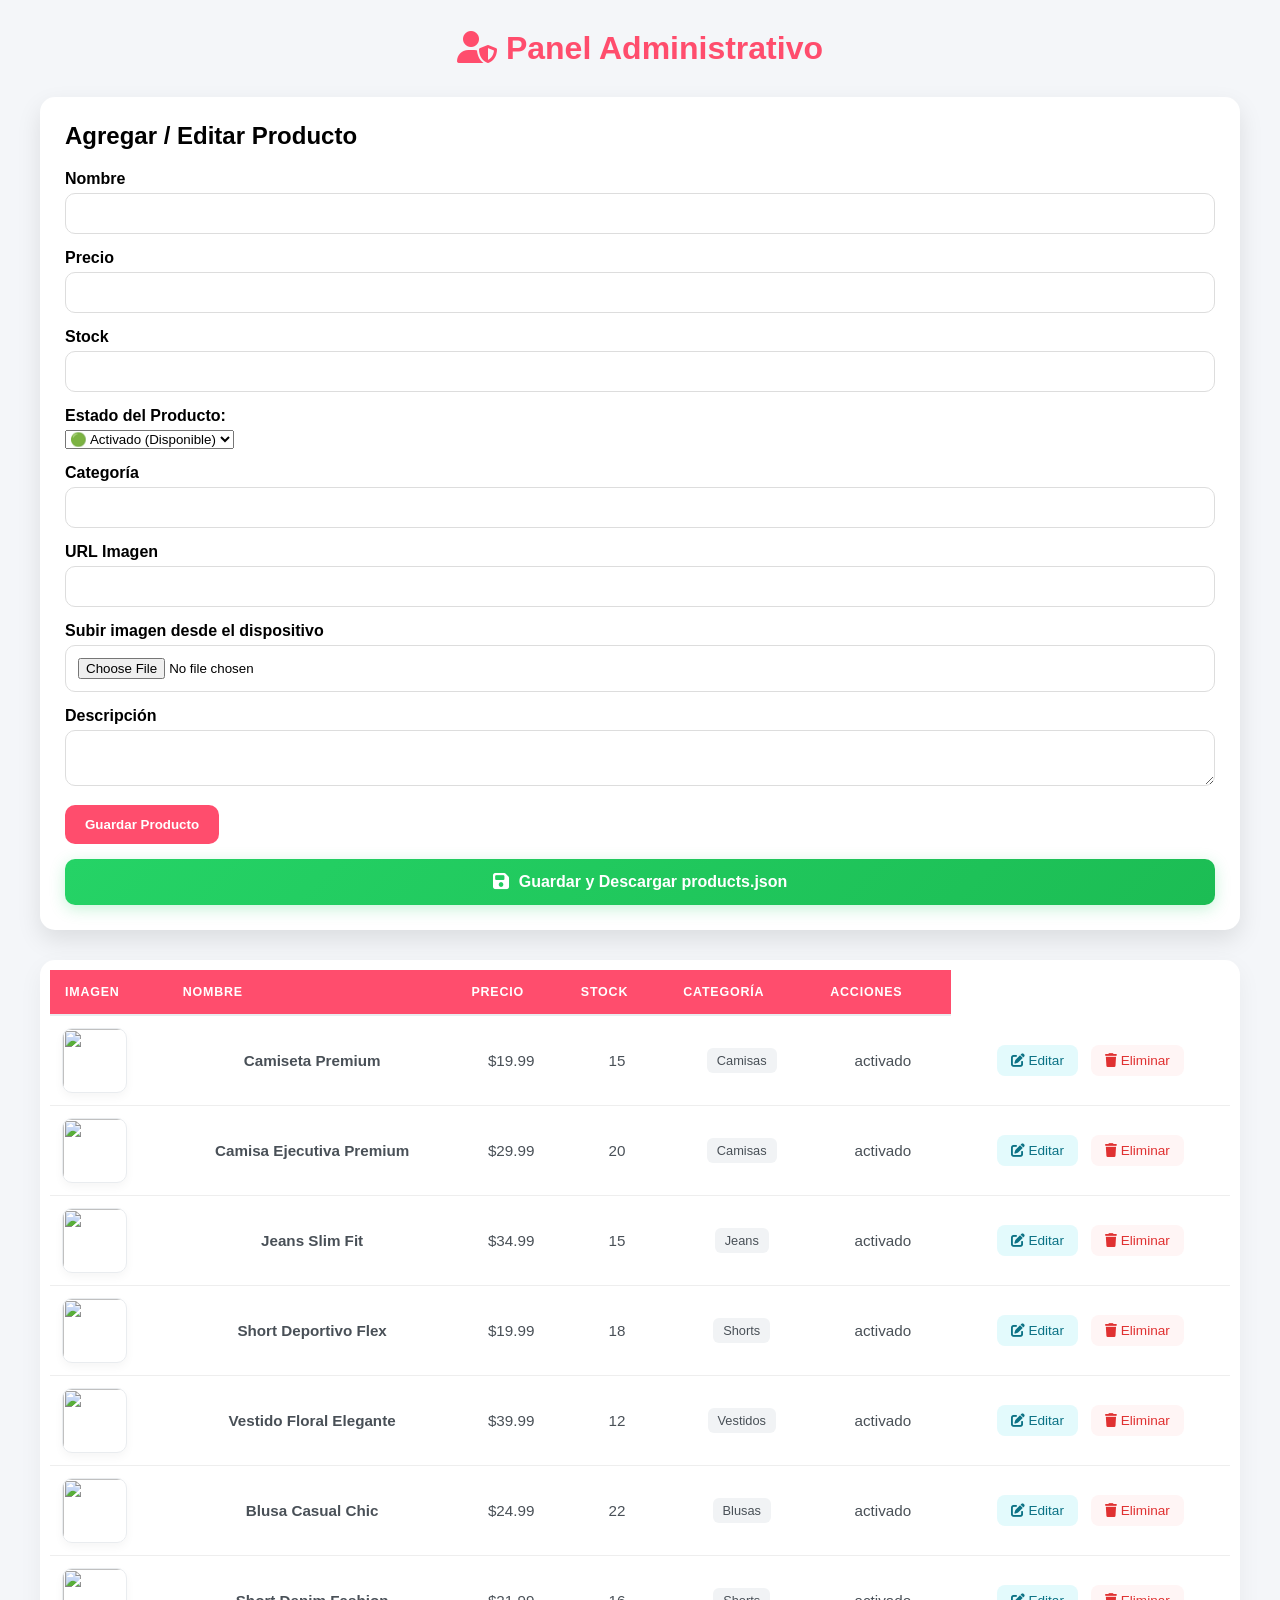
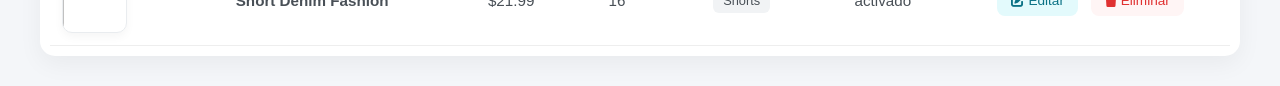
==== admin.html @ cade3ce7 "Add files via upload" ====
<!DOCTYPE html>
<html lang="es">
<head>

<meta charset="UTF-8">
<meta name="viewport" content="width=device-width, initial-scale=1.0">

<title>Panel Administrativo - ESCOBAR FASHION</title>

<link rel="stylesheet" href="https://cdnjs.cloudflare.com/ajax/libs/font-awesome/6.5.2/css/all.min.css">

<style>

*{
margin:0;
padding:0;
box-sizing:border-box;
font-family:'Poppins',sans-serif;
}

body{
background:#f4f6f9;
padding:30px;
}

h1{
text-align:center;
margin-bottom:30px;
color:#ff4d6d;
}

.admin-container{
max-width:1200px;
margin:auto;
}

.form-box{
background:white;
padding:25px;
border-radius:15px;
box-shadow:0 10px 25px rgba(0,0,0,.1);
margin-bottom:30px;
}

.form-box h2{
margin-bottom:20px;
}

.server-note{
background:#fff7d6;
border:1px solid #f1cf6b;
border-radius:10px;
color:#6b5200;
font-size:14px;
line-height:1.5;
margin-bottom:20px;
padding:12px 14px;
}

.form-group{
margin-bottom:15px;
}

.form-group label{
display:block;
margin-bottom:5px;
font-weight:600;
}

.form-group input,
.form-group textarea{
width:100%;
padding:12px;
border:1px solid #ddd;
border-radius:10px;
}

button{
padding:12px 20px;
border:none;
background:#ff4d6d;
color:white;
border-radius:10px;
cursor:pointer;
font-weight:600;
}

button:hover{
background:#ff3355;
}

.table-container{
background:white;
padding:20px;
border-radius:15px;
box-shadow:0 10px 25px rgba(0,0,0,.1);
overflow:auto;
}

table{
width:100%;
border-collapse:collapse;
}

table th{
background:#ff4d6d;
color:white;
padding:15px;
}

table td{
padding:12px;
border-bottom:1px solid #eee;
text-align:center;
}

.product-img{
width:70px;
height:70px;
object-fit:cover;
border-radius:10px;
}

.image-preview{
display:none;
width:140px;
height:140px;
object-fit:cover;
border-radius:10px;
margin-top:12px;
border:1px solid #eee;
}

.edit-btn{
background:#007bff;
margin-right:5px;
}

.delete-btn{
background:red;
}

.actions{
display:flex;
justify-content:center;
gap:5px;
}

@media(max-width:768px){

.actions{
flex-direction:column;
}

}

/* ===================================================
   ESTILO MODERNO PARA EL BOTÓN DE DESCARGA JSON
   =================================================== */
.btn-download-json {
    display: inline-flex;
    align-items: center;
    justify-content: center;
    gap: 10px; /* Espacio perfecto entre el icono y el texto */
    width: 100%;
    margin-top: 15px;
    padding: 14px 20px;
    background: linear-gradient(135deg, #25D366 0%, #1cbd54 100%); /* Degradado verde tecnológico */
    color: white;
    font-size: 1rem;
    font-weight: 600;
    border: none;
    border-radius: 10px; /* Bordes redondeados sutiles */
    cursor: pointer;
    box-shadow: 0 4px 15px rgba(37, 211, 102, 0.25);
    transition: all 0.3s ease; /* Transición suave para todos los efectos */
}

/* Efecto al pasar el mouse por encima (Hover) */
.btn-download-json:hover {
    background: linear-gradient(135deg, #1cbd54 0%, #169c43 100%);
    box-shadow: 0 6px 20px rgba(37, 211, 102, 0.4);
    transform: translateY(-2px); /* El botón se eleva sutilmente dando efecto 3D */
}

/* Efecto al hacer clic (Active) */
.btn-download-json:active {
    transform: translateY(1px); /* El botón baja simulando una pulsación mecánica */
    box-shadow: 0 3px 10px rgba(37, 211, 102, 0.2);
}

/* Animación sutil para el icono de guardado */
.btn-download-json i {
    font-size: 1.15rem;
    transition: transform 0.3s ease;
}

/* El icono crece levemente cuando pasas el cursor por el botón */
.btn-download-json:hover i {
    transform: scale(1.12);
}

/* ===================================================
   DISEÑO MODERNO PARA LA TABLA DE PRODUCTOS
   =================================================== */

/* Contenedor adaptativo para que no se corte en pantallas pequeñas */
.table-responsive {
    width: 100%;
    overflow-x: auto;
    margin-top: 25px;
    background: #ffffff;
    border-radius: 15px;
    box-shadow: 0 8px 25px rgba(0, 0, 0, 0.05);
    padding: 10px;
}

/* Estructura general de la tabla */
table {
    width: 100%;
    border-collapse: collapse;
    text-align: left;
    font-size: 0.95rem;
}

/* Encabezados de la tabla (Th) */
th {
    background-color: #f8f9fa;
    color: #495057;
    font-weight: 600;
    text-transform: uppercase;
    font-size: 0.78rem;
    letter-spacing: 0.8px;
    padding: 16px;
    border-bottom: 2px solid #e9ecef;
}

/* Celdas de contenido (Td) */
td {
    padding: 16px;
    color: #495057;
    border-bottom: 1px solid #f1f3f5;
    vertical-align: middle; /* Alinea horizontalmente el texto con la imagen */
}

/* Efecto hover al pasar por cada fila */
tr {
    transition: background-color 0.2s ease;
}

tr:hover {
    background-color: #f8f9fa;
}

/* --- CONTROL Y UNIFORMIDAD DE IMÁGENES --- */
table img {
    width: 65px;
    height: 65px;
    object-fit: cover; /* Evita que la imagen se estire o se deforme */
    object-position: center;
    border-radius: 10px; /* Bordes redondeados modernos */
    border: 1px solid #e9ecef;
    box-shadow: 0 4px 10px rgba(0, 0, 0, 0.04);
    display: block;
    transition: transform 0.2s ease;
}

/* Efecto sutil al pasar el cursor sobre la foto del producto */
table img:hover {
    transform: scale(1.06);
}

/* Estilo para las etiquetas de categorías (Badges) */
.badge {
    display: inline-block;
    padding: 5px 10px;
    background-color: #f1f3f5;
    color: #495057;
    border-radius: 6px;
    font-size: 0.8rem;
    font-weight: 500;
    text-transform: capitalize;
}

/* --- BOTONES DE ACCIÓN (Editar / Eliminar) --- */
.actions {
    display: flex;
    gap: 8px;
}

.actions button {
    padding: 8px 14px;
    font-size: 0.85rem;
    font-weight: 500;
    border: none;
    border-radius: 8px;
    cursor: pointer;
    transition: all 0.2s ease;
}

/* Botón Editar */
.edit-btn {
    background-color: #e3fafc;
    color: #0b7285;
}

.edit-btn:hover {
    background-color: #c5f6fa;
    color: #0c8599;
}

/* Botón Eliminar */
.delete-btn {
    background-color: #fff5f5;
    color: #e03131;
}

.delete-btn:hover {
    background-color: #ffe3e3;
    color: #c92a2a;
}

</style>

</head>

<body>

<div class="admin-container">

<h1>
<i class="fas fa-user-shield"></i>
Panel Administrativo
</h1>

<div class="form-box">

<h2>Agregar / Editar Producto</h2>



<input type="hidden" id="productId">

<div class="form-group">
<label>Nombre</label>
<input type="text" id="name">
</div>

<div class="form-group">
<label>Precio</label>
<input type="number" id="price">
</div>

<div class="form-group">
<label>Stock</label>
<input type="number" id="stock">
</div>


<div class="form-group">
    <label for="status">Estado del Producto:</label>
    <select id="status">
        <option value="activado">🟢 Activado (Disponible)</option>
        <option value="agotado">🟡 Agotado (Sin Stock)</option>
        <option value="desactivado">🔴 Desactivado (Oculto)</option>
    </select>
</div>


<div class="form-group">
<label>Categoría</label>
<input type="text" id="category">
</div>

<div class="form-group">
<label>URL Imagen</label>
<input type="text" id="image">
</div>

<div class="form-group">
<label>Subir imagen desde el dispositivo</label>
<input type="file" id="imageFile" accept="image/*">
<img id="imagePreview" class="image-preview" alt="Vista previa">
</div>

<div class="form-group">
<label>Descripción</label>
<textarea id="description"></textarea>
</div>

<button onclick="saveProduct()">
Guardar Producto

<button class="btn-download-json" onclick="downloadJsonFile()">
    <i class="fas fa-save"></i> Guardar y Descargar products.json

</button>

</div>

<div class="table-responsive">
    <table>
        <thead>
            <tr>
                <th>Imagen</th>
                <th>Nombre</th>
                <th>Precio</th>
                <th>Stock</th>
                <th>Categoría</th>
                <th>Acciones</th>
            </tr>
        </thead>
        <tbody id="tableProducts">
            </tbody>
    </table>
</div>
<thead>



<tbody id="tableProducts">

</tbody>

</table>

</div>

</div>

<script src="admin.js"></script>

</body>
</html>
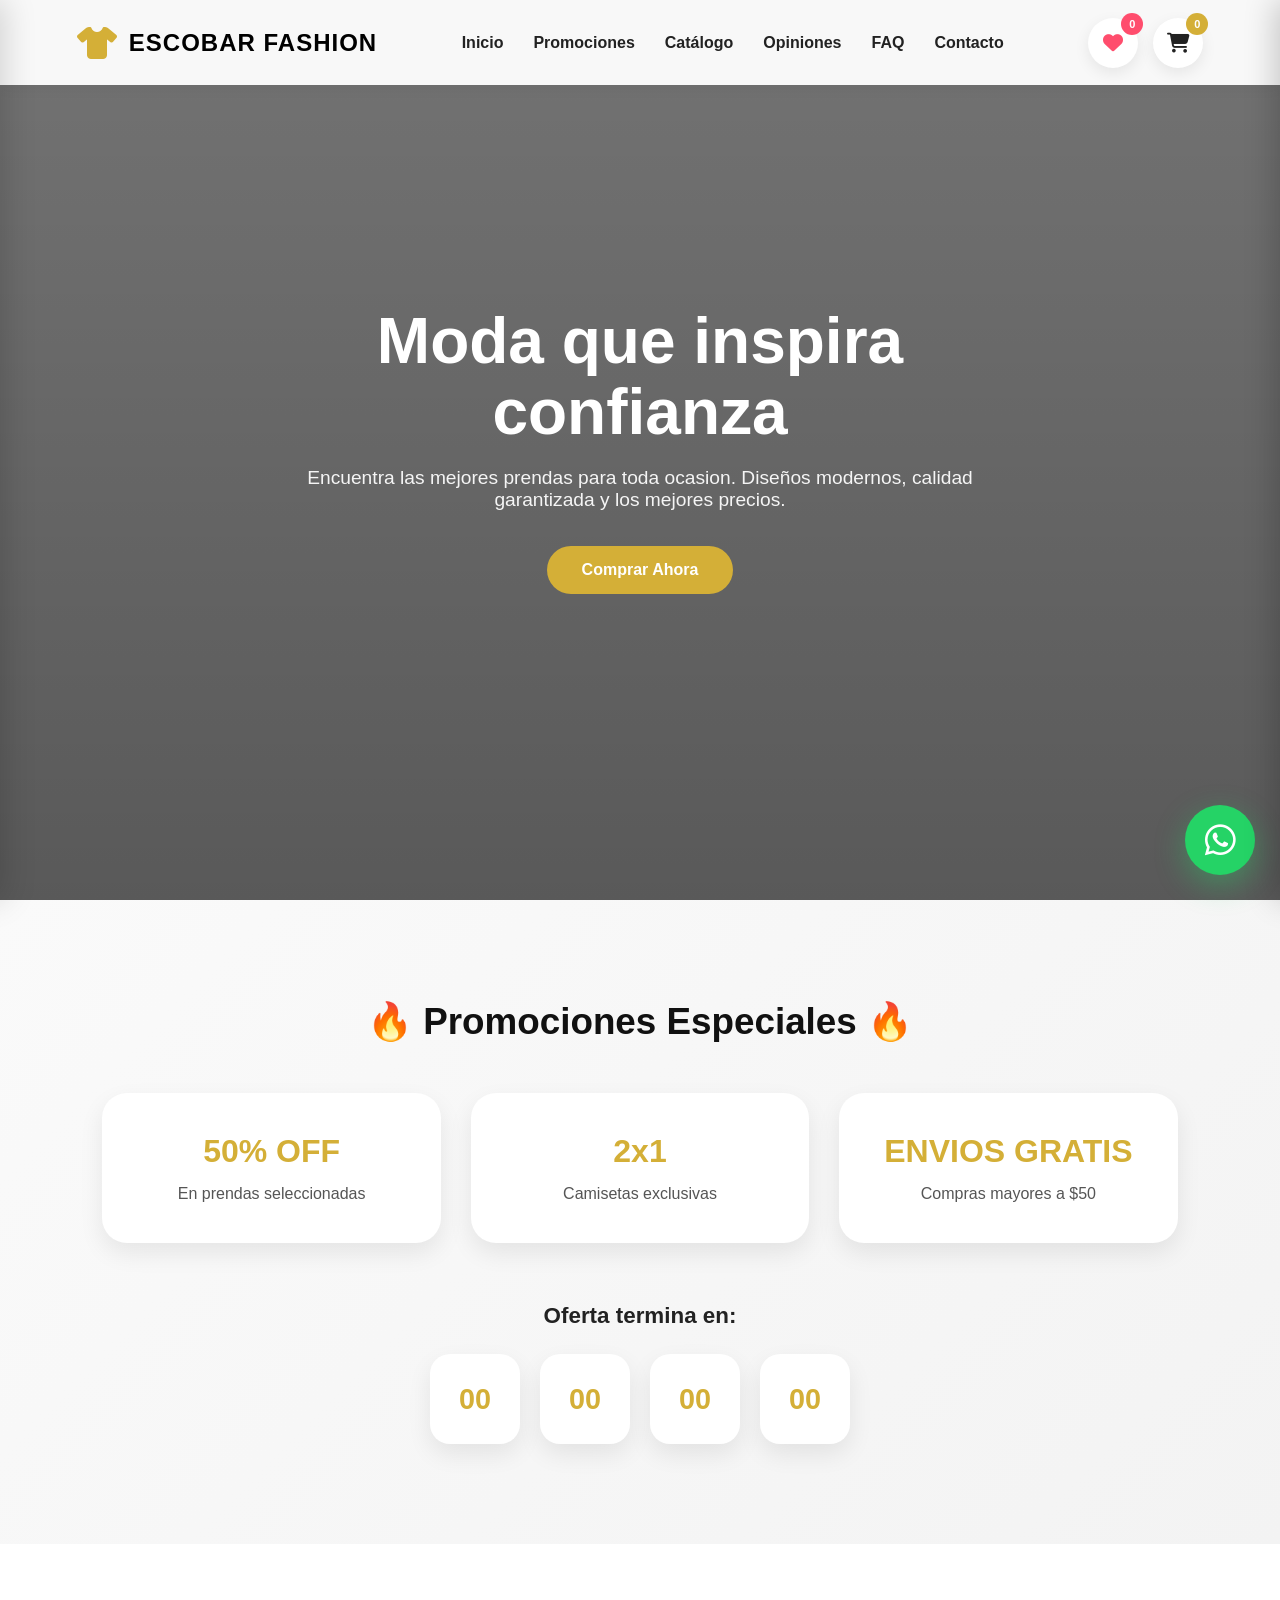
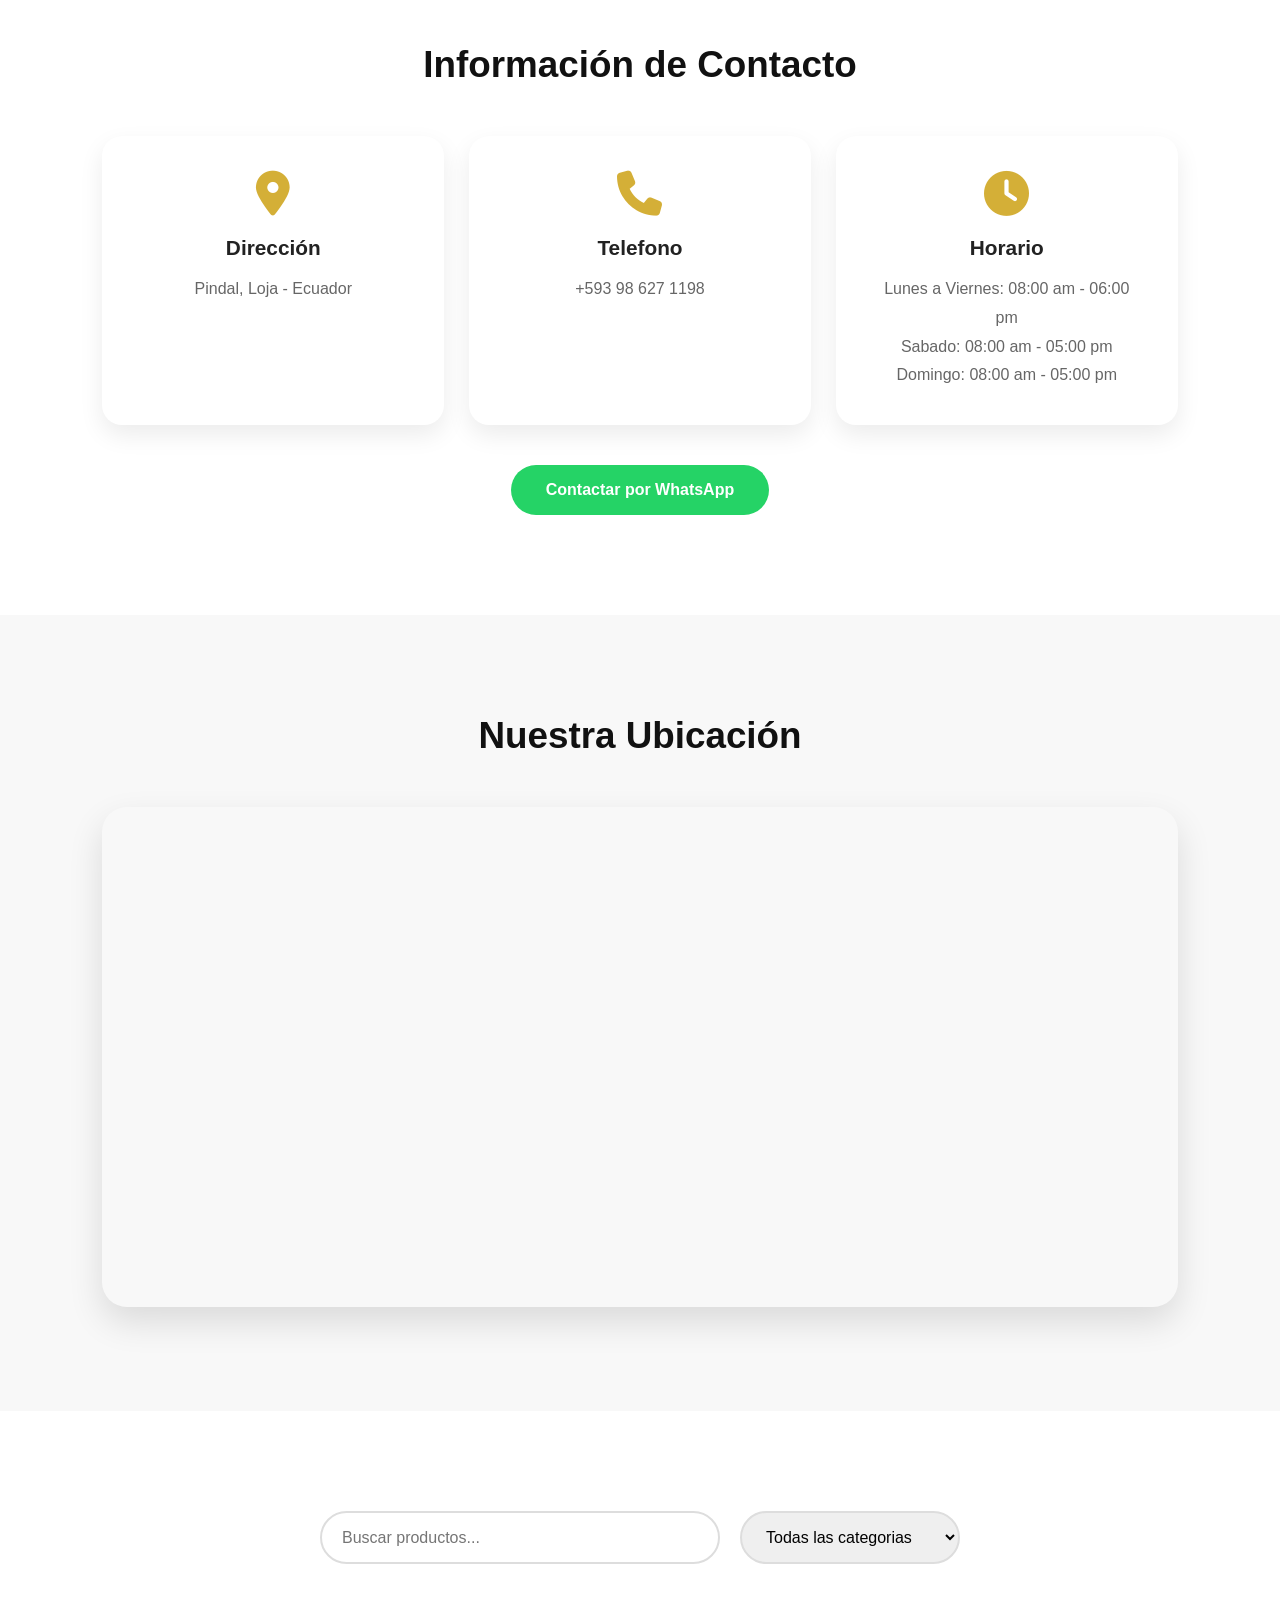
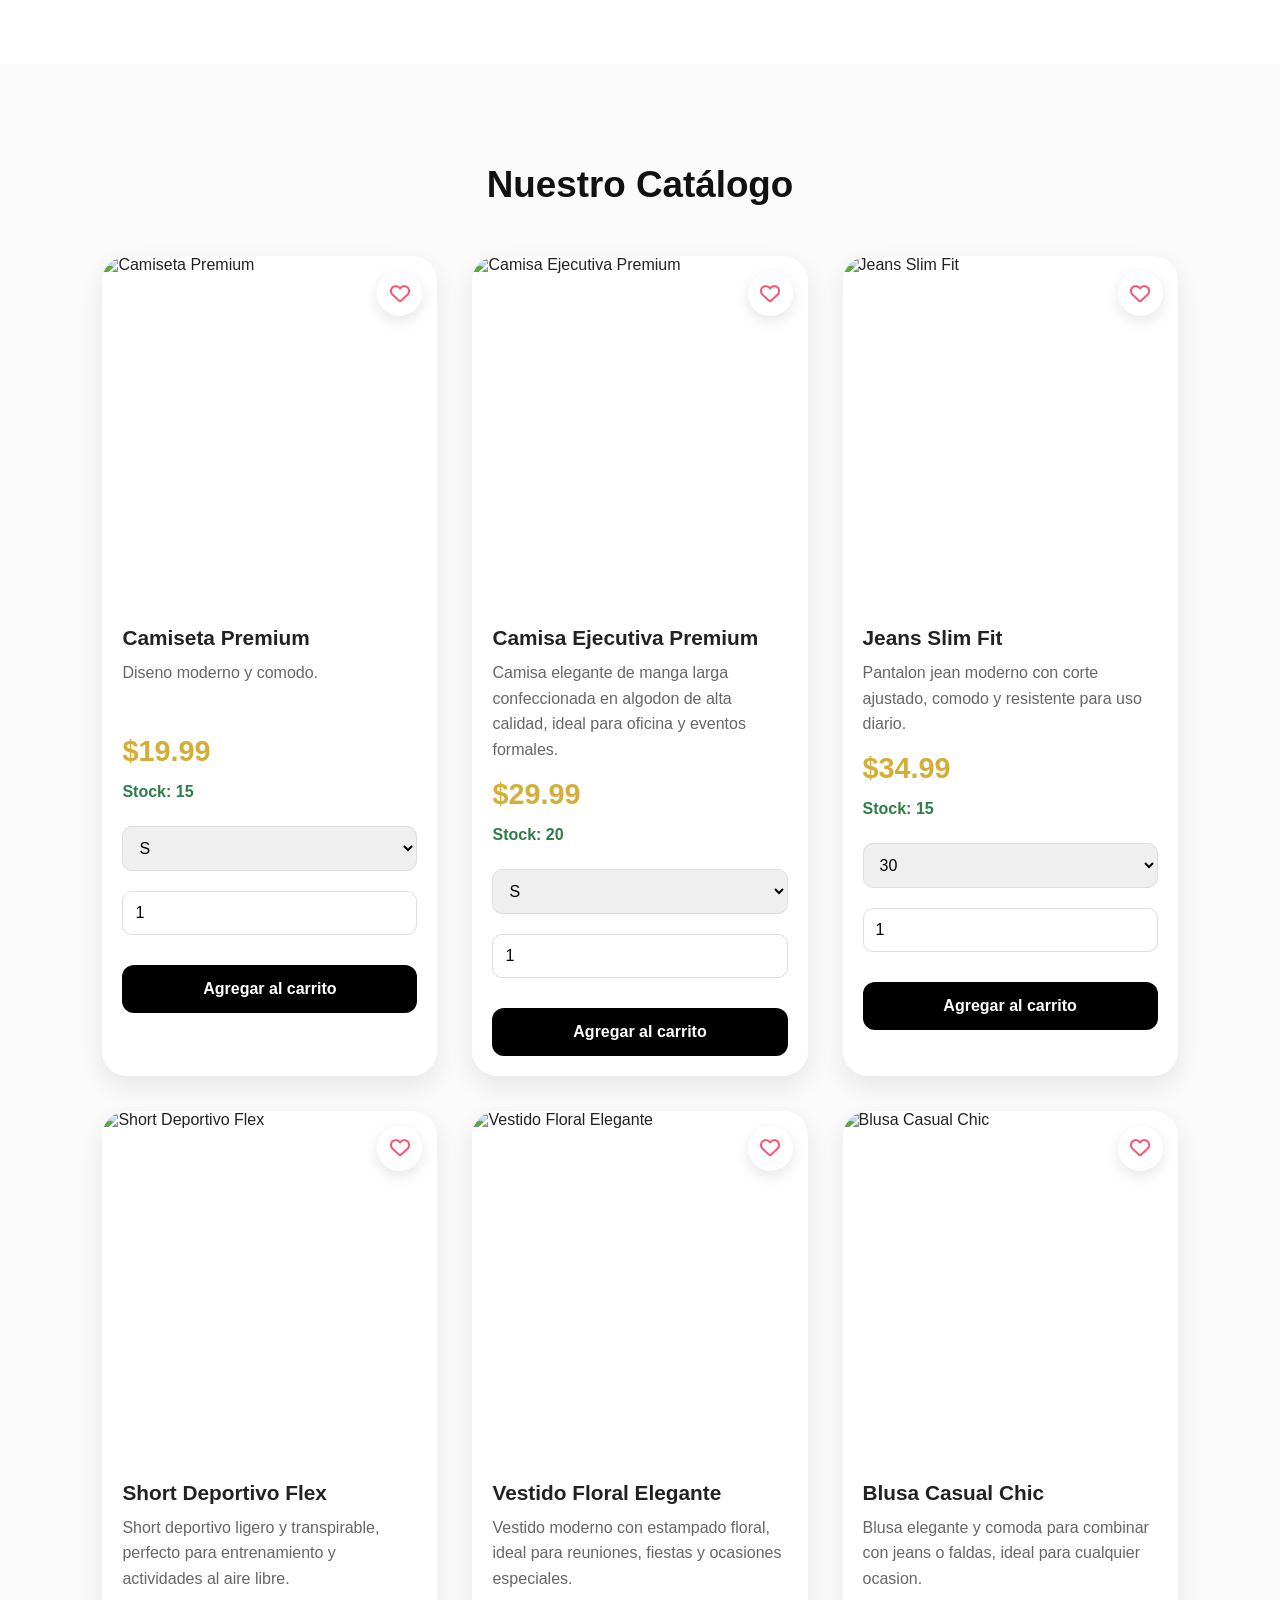
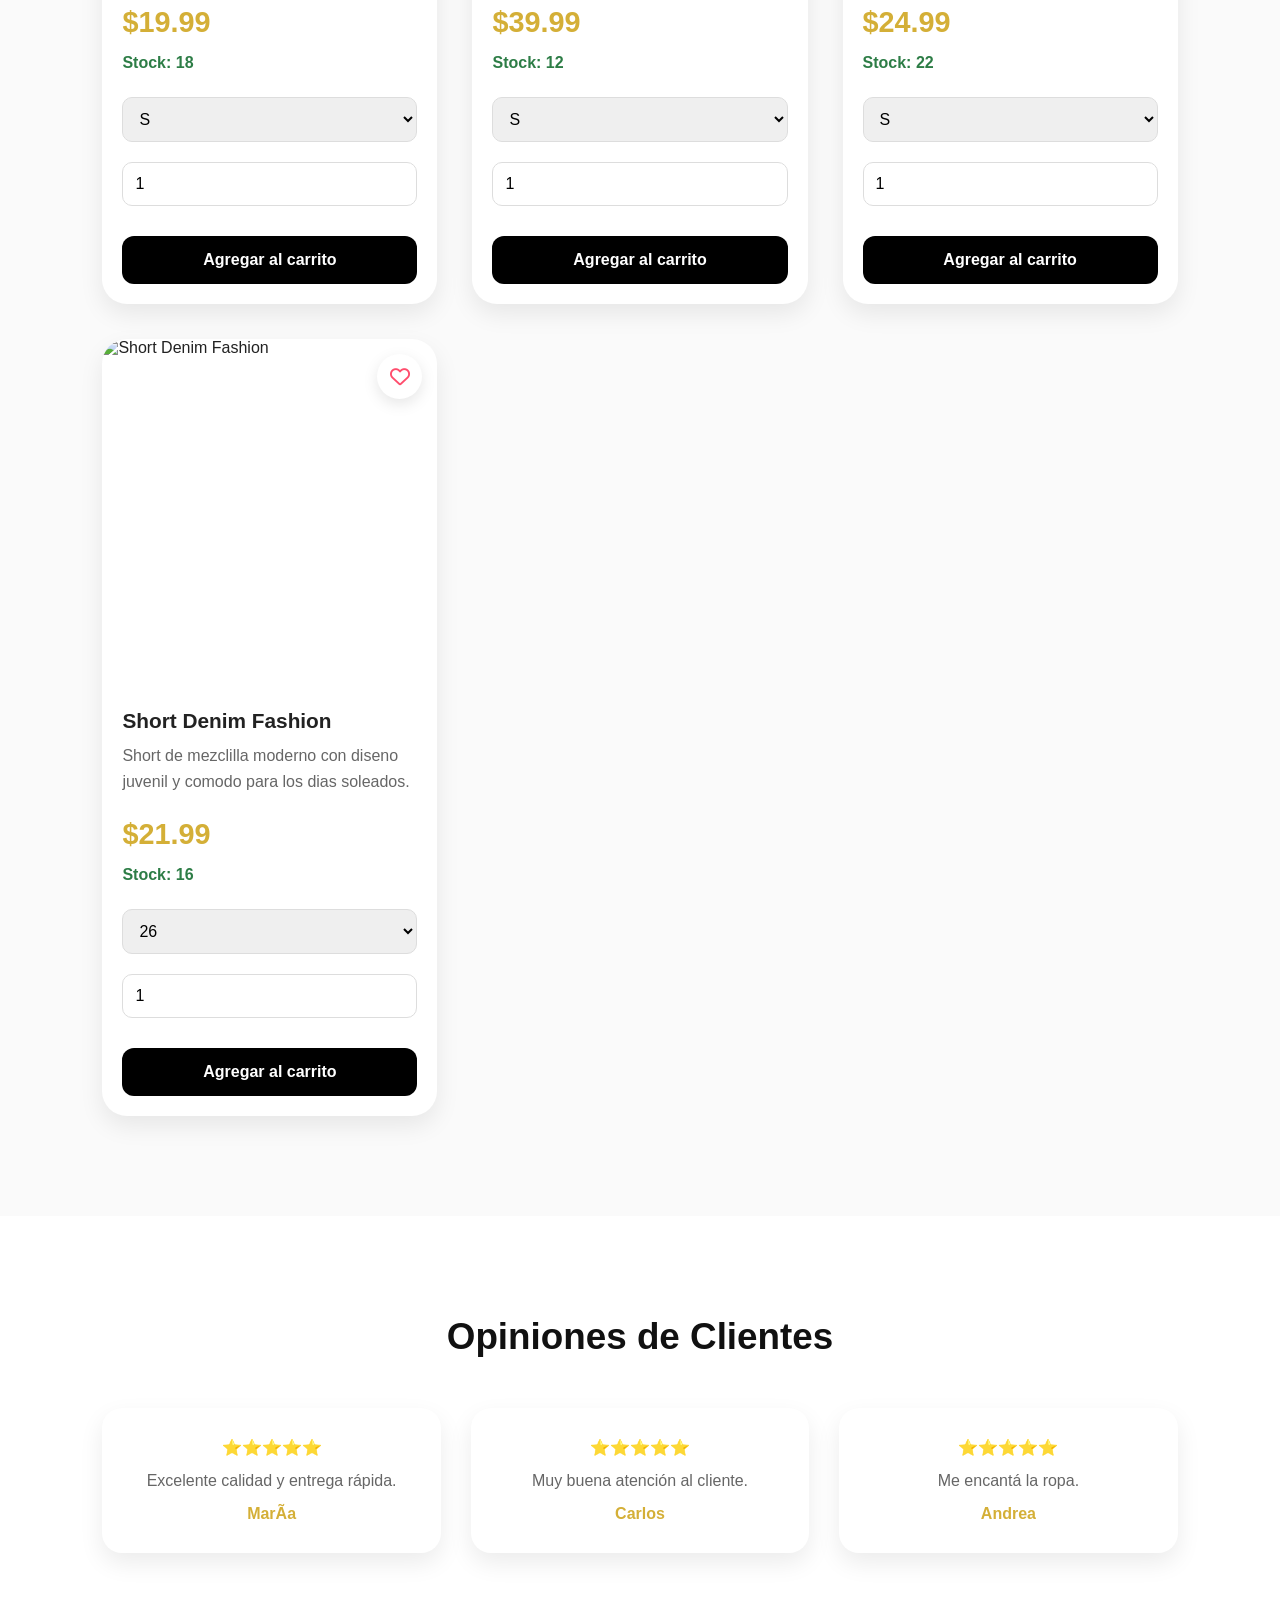
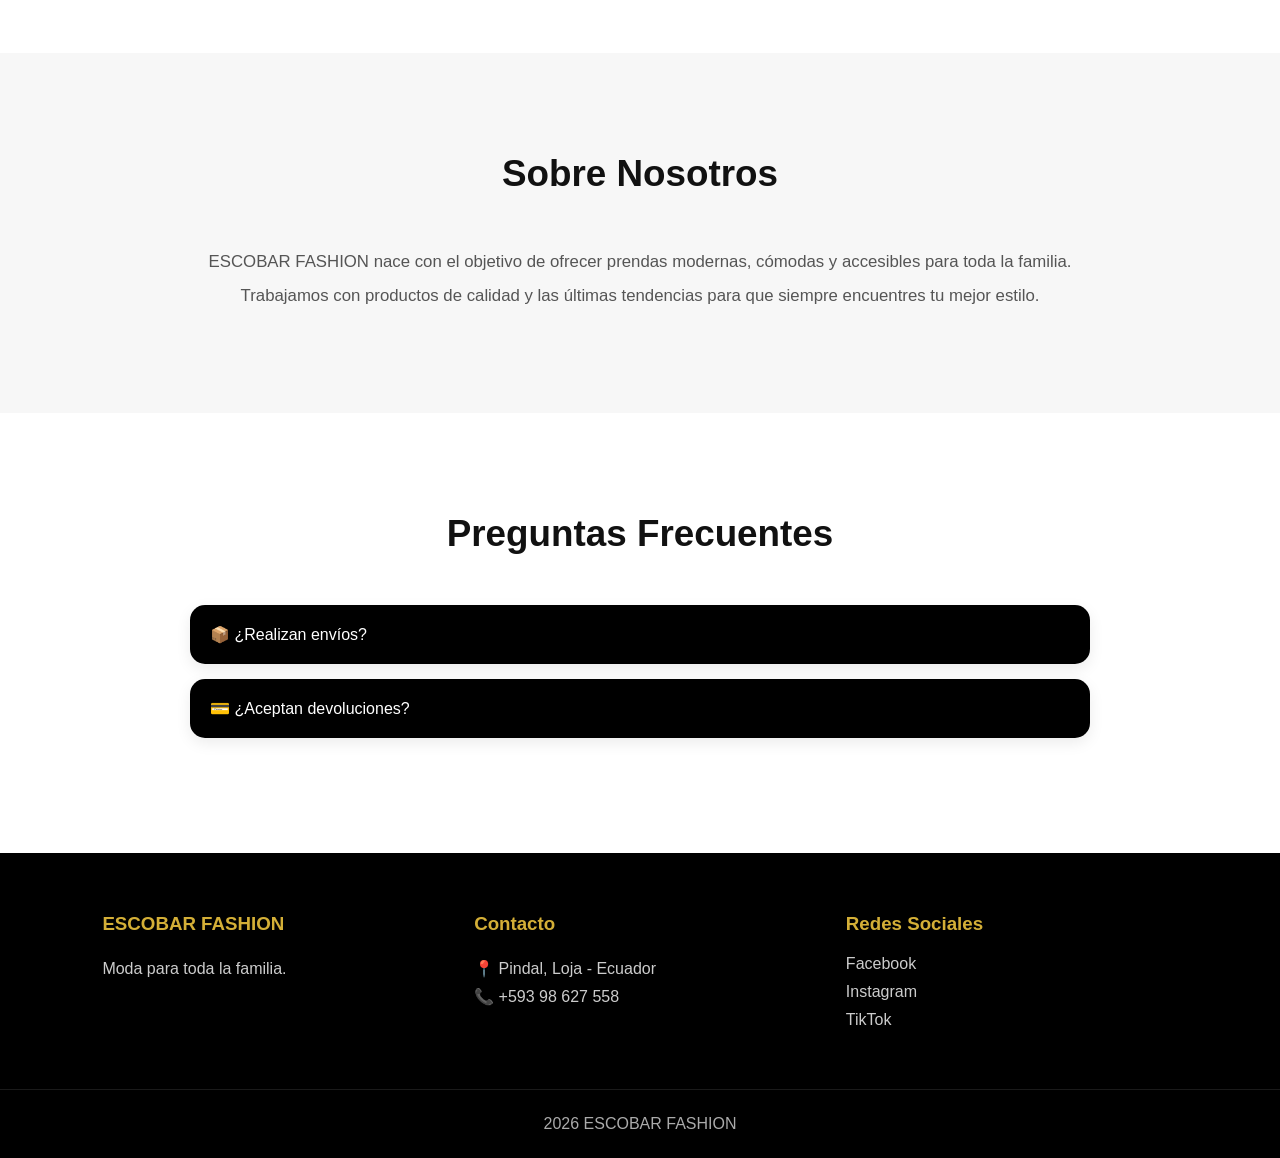
==== commit 8c9b6dda: "Update admin.html mod" ====
--- a/admin.html
+++ b/admin.html
@@ -19,6 +19,7 @@
 }
 
 body{
+   <body id="adminBody" style="display: none;">
 background:#f4f6f9;
 padding:30px;
 }
